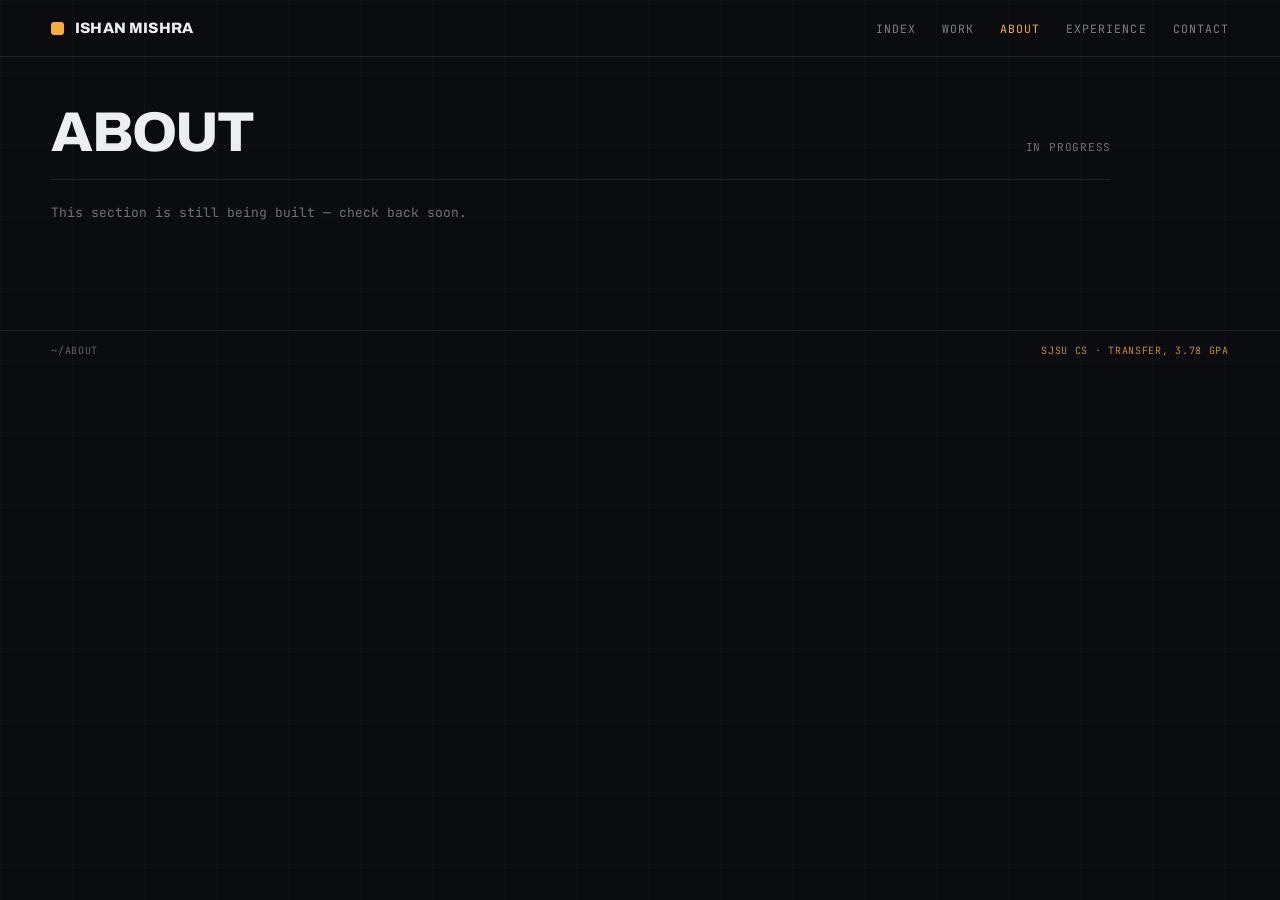
==== about.html @ 2bc2d5ad "update" ====
<!DOCTYPE html>
<html lang="en">
<head>
<meta charset="UTF-8">
<meta name="viewport" content="width=device-width, initial-scale=1.0">
<title>About — Ishan Mishra</title>
<link rel="preconnect" href="https://fonts.googleapis.com" />
<link rel="preconnect" href="https://fonts.gstatic.com" crossorigin="" />
<link href="https://fonts.googleapis.com/css2?family=Archivo:wght@500;700;800&family=Instrument+Sans:wght@400;500&family=JetBrains+Mono:wght@400;500&display=swap" rel="stylesheet" />
<link rel="stylesheet" href="style.css" />
</head>
<body>

<div class="page">

  <header class="topbar">
    <a href="index.html" class="logo">
      <span class="logo-dot"></span>
      <span class="logo-text">Ishan Mishra</span>
    </a>
    <nav class="nav">
      <a href="index.html">Index</a>
      <a href="work.html">Work</a>
      <a href="about.html" class="nav-active">About</a>
      <a href="experience.html">Experience</a>
      <a href="contact.html">Contact</a>
    </nav>
  </header>

  <main>
    <section class="panel">
      <div class="panel-header">
        <h2 class="panel-title">About</h2>
        <span class="panel-meta">IN PROGRESS</span>
      </div>
      <p class="placeholder-text">This section is still being built — check back soon.</p>
    </section>
  </main>

  <div class="statusbar">
    <span>~/about</span>
    <span class="statusbar-right">SJSU CS · TRANSFER, 3.78 GPA</span>
  </div>

</div>

<script src="script.js"></script>
</body>
</html>
---- style.css ----
html, body {
  margin: 0;
  min-height: 100%;
  background: oklch(0.155 0.006 260);
  color: oklch(0.95 0.004 260);
  font-family: "Instrument Sans", Helvetica, sans-serif;
  -webkit-font-smoothing: antialiased;
}

* { box-sizing: border-box; }

a { color: inherit; text-decoration: none; }

.page {
  min-height: 100vh;
  display: flex;
  flex-direction: column;
  background-image:
    linear-gradient(oklch(0.98 0 0 / 0.022) 1px, transparent 1px),
    linear-gradient(90deg, oklch(0.98 0 0 / 0.022) 1px, transparent 1px);
  background-size: 72px 72px;
}

/* ---------- Top bar ---------- */
.topbar {
  display: flex;
  align-items: center;
  justify-content: space-between;
  padding: 20px clamp(20px, 4vw, 56px);
  border-bottom: 1px solid oklch(0.26 0.006 260);
}

.logo {
  display: flex;
  align-items: center;
  gap: 11px;
}

.logo-dot {
  width: 13px;
  height: 13px;
  border-radius: 3px;
  background: oklch(0.8 0.15 75);
  display: inline-block;
}

.logo-text {
  font-family: Archivo, Helvetica, sans-serif;
  font-weight: 800;
  font-size: 15px;
  letter-spacing: 0.01em;
  text-transform: uppercase;
}

.nav {
  display: flex;
  gap: 26px;
  font-family: 'JetBrains Mono', monospace;
  font-size: 11.5px;
  letter-spacing: 0.09em;
  text-transform: uppercase;
}

.nav a { color: oklch(0.6 0.006 260); }
.nav a.nav-active { color: oklch(0.8 0.15 75); }
.nav a:hover:not(.nav-active) { color: oklch(0.95 0.004 260); }

/* ---------- Hero ---------- */
.hero {
  position: relative;
  flex: 1;
  display: flex;
  align-items: center;
  padding: clamp(20px, 3vh, 44px) clamp(20px, 4vw, 56px) 88px;
  overflow: hidden;
}

.field {
  position: absolute;
  inset: 0;
  z-index: 0;
  pointer-events: none;
  overflow: hidden;
}

.hero-grid {
  position: relative;
  z-index: 1;
  width: 100%;
  display: grid;
  grid-template-columns: minmax(0, 1.05fr) minmax(0, 0.95fr);
  gap: 40px;
  align-items: center;
}

.hero-content { max-width: 700px; }

@media (max-width: 820px) {
  .hero-grid { grid-template-columns: 1fr; }
}

.badge {
  display: inline-flex;
  align-items: center;
  gap: 9px;
  border: 1px solid oklch(0.42 0.1 75);
  border-radius: 999px;
  padding: 6px 14px;
  font-family: 'JetBrains Mono', monospace;
  font-size: 10.5px;
  letter-spacing: 0.1em;
  color: oklch(0.84 0.14 75);
  margin-bottom: clamp(16px, 3vh, 30px);
}

.badge-dot {
  width: 6px;
  height: 6px;
  border-radius: 50%;
  background: oklch(0.8 0.15 75);
  display: inline-block;
}

.headline {
  font-family: Archivo, Helvetica, sans-serif;
  font-weight: 800;
  font-size: clamp(42px, 7.4vw, 100px);
  line-height: 0.86;
  letter-spacing: -0.04em;
  text-transform: uppercase;
  margin: 0 0 clamp(16px, 3vh, 28px);
}

.accent-dot { color: oklch(0.8 0.15 75); }

.hero-desc {
  font-size: clamp(15px, 1.25vw, 18px);
  line-height: 1.65;
  max-width: 48ch;
  color: oklch(0.72 0.006 260);
  margin: 0 0 clamp(20px, 3.5vh, 34px);
}

.hero-actions {
  display: flex;
  flex-wrap: wrap;
  gap: 12px;
  align-items: center;
}

.btn {
  display: inline-flex;
  align-items: center;
  gap: 10px;
  font-family: 'JetBrains Mono', monospace;
  font-size: 12px;
  letter-spacing: 0.06em;
  text-transform: uppercase;
  padding: 14px 22px;
  border-radius: 4px;
}

.btn-primary {
  background: oklch(0.8 0.15 75);
  color: oklch(0.16 0.02 75);
  font-weight: 500;
}
.btn-primary:hover {
  background: oklch(0.88 0.15 75);
  color: oklch(0.16 0.02 75);
}

.btn-secondary {
  border: 1px solid oklch(0.32 0.006 260);
}
.btn-secondary:hover {
  border-color: oklch(0.6 0.006 260);
  color: oklch(0.95 0.004 260);
}

/* ---------- Status bar ---------- */
.statusbar {
  display: flex;
  justify-content: space-between;
  gap: 16px;
  padding: 13px clamp(20px, 4vw, 56px);
  border-top: 1px solid oklch(0.24 0.006 260);
  font-family: 'JetBrains Mono', monospace;
  font-size: 10px;
  letter-spacing: 0.07em;
  text-transform: uppercase;
  color: oklch(0.5 0.006 260);
}

.statusbar-right { color: oklch(0.68 0.11 75); }

/* ---------- Keycap board ---------- */
.board-wrap {
  min-width: 0;
  display: flex;
  flex-direction: column;
  align-items: center;
  justify-content: center;
  gap: 16px;
}

.scene {
  position: relative;
  width: 100%;
  max-width: 540px;
  aspect-ratio: 1 / 0.76;
  perspective: 1300px;
  display: flex;
  align-items: center;
  justify-content: center;
  cursor: grab;
  touch-action: none;
}

.board {
  position: relative;
  width: 320px;
  height: 254px;
  transform-style: preserve-3d;
  transform: rotateX(58deg) rotateZ(-32deg);
  will-change: transform;
}

.board-layer {
  position: absolute;
  inset: -26px;
  border-radius: 24px;
}

.capgrid {
  position: relative;
  display: grid;
  grid-template-columns: repeat(5, 56px);
  grid-auto-rows: 56px;
  gap: 10px;
  transform-style: preserve-3d;
}

.cap {
  position: relative;
  width: 56px;
  height: 56px;
  transform-style: preserve-3d;
  cursor: pointer;
  transition: transform .9s cubic-bezier(.22,.9,.25,1);
}

.cap-box {
  position: absolute;
  inset: 0;
  transform-style: preserve-3d;
  transition: transform .18s ease;
}
.cap:hover .cap-box { transform: translateZ(-7px); }

.capgrid.floating .cap-box { animation: bob 4.8s ease-in-out infinite; }
@keyframes bob {
  0%, 100% { transform: translateZ(0); }
  50% { transform: translateZ(15px); }
}

.cap-face {
  position: absolute;
  inset: 0;
  transform: translateZ(26px);
  border-radius: 9px;
  display: flex;
  align-items: center;
  justify-content: center;
  font-family: 'JetBrains Mono', monospace;
  font-weight: 500;
  font-size: 10.5px;
  letter-spacing: 0.04em;
  box-shadow: inset 0 2px 0 oklch(1 0 0 / 0.2), inset 0 -4px 8px oklch(0 0 0 / 0.28);
  user-select: none;
}
.cap-face.large { font-size: 19px; letter-spacing: 0.01em; }

.board-controls {
  display: flex;
  align-items: center;
  gap: 10px;
}

.pill {
  display: inline-flex;
  align-items: center;
  gap: 9px;
  border-radius: 999px;
  padding: 10px 20px;
  font-family: 'JetBrains Mono', monospace;
  font-size: 11.5px;
  letter-spacing: 0.09em;
  text-transform: uppercase;
}

.pill-accent {
  border: 1px solid oklch(0.42 0.1 75);
  color: oklch(0.86 0.14 75);
}
.pill-accent:hover {
  background: oklch(0.8 0.15 75 / 0.12);
  color: oklch(0.9 0.14 75);
}

.pill-plain {
  border: 1px solid oklch(0.32 0.006 260);
  color: oklch(0.72 0.006 260);
  padding: 10px 18px;
}
.pill-plain:hover {
  border-color: oklch(0.6 0.006 260);
  color: oklch(0.92 0.004 260);
}

.board-hint {
  font-family: 'JetBrains Mono', monospace;
  font-size: 10.5px;
  letter-spacing: 0.05em;
  color: oklch(0.5 0.006 260);
  text-align: center;
}

/* ---------- Work section ---------- */
.panel {
  padding: clamp(28px, 5vh, 60px) clamp(20px, 4vw, 56px) 96px;
}

.panel-header {
  display: flex;
  align-items: baseline;
  justify-content: space-between;
  border-bottom: 1px solid oklch(0.26 0.006 260);
  padding-bottom: 16px;
  max-width: 1060px;
}

.panel-title {
  font-family: Archivo, Helvetica, sans-serif;
  font-weight: 800;
  font-size: clamp(30px, 4.4vw, 56px);
  text-transform: uppercase;
  letter-spacing: -0.03em;
  margin: 0;
}

.panel-meta {
  font-family: 'JetBrains Mono', monospace;
  font-size: 11px;
  letter-spacing: 0.07em;
  color: oklch(0.55 0.006 260);
}

.project-row {
  display: grid;
  grid-template-columns: 52px minmax(0, 1fr) minmax(0, 230px);
  gap: 30px;
  padding: 30px 0;
  border-bottom: 1px solid oklch(0.24 0.006 260);
  max-width: 1060px;
  align-items: start;
  transition: background .25s ease, padding-left .25s ease;
}
.project-row:hover {
  background: oklch(0.19 0.008 260);
  padding-left: 14px;
}

.project-num {
  font-family: 'JetBrains Mono', monospace;
  font-size: 11.5px;
  color: oklch(0.75 0.13 75);
  padding-top: 8px;
  letter-spacing: 0.05em;
}

.project-title {
  font-family: Archivo, Helvetica, sans-serif;
  font-weight: 700;
  font-size: clamp(20px, 2.1vw, 27px);
  line-height: 1.15;
  letter-spacing: -0.02em;
  margin: 0 0 11px;
}

.project-blurb {
  font-size: 15.5px;
  line-height: 1.62;
  color: oklch(0.72 0.006 260);
  margin: 0 0 16px;
  max-width: 52ch;
}

.project-points {
  display: grid;
  gap: 6px;
  margin-bottom: 16px;
}

.project-point {
  display: grid;
  grid-template-columns: 15px 1fr;
  gap: 6px;
  font-size: 14px;
  line-height: 1.55;
  color: oklch(0.62 0.006 260);
}
.project-point span {
  color: oklch(0.6 0.1 75);
  font-family: 'JetBrains Mono', monospace;
}

.project-stack {
  display: flex;
  flex-wrap: wrap;
  gap: 6px;
}

.project-tag {
  font-family: 'JetBrains Mono', monospace;
  font-size: 10px;
  letter-spacing: 0.06em;
  color: oklch(0.62 0.006 260);
  border: 1px solid oklch(0.3 0.006 260);
  border-radius: 3px;
  padding: 4px 9px;
}

.project-shot {
  border: 1px solid oklch(0.27 0.006 260);
  border-radius: 3px;
  aspect-ratio: 4 / 3;
  background: repeating-linear-gradient(135deg, oklch(0.2 0.006 260) 0 6px, oklch(0.17 0.006 260) 6px 12px);
  display: flex;
  align-items: flex-end;
  padding: 11px;
}

.project-shot span {
  font-family: 'JetBrains Mono', monospace;
  font-size: 9.5px;
  letter-spacing: 0.05em;
  color: oklch(0.5 0.006 260);
}

@media (max-width: 1080px) {
  .project-row { grid-template-columns: 40px minmax(0, 1fr); }
  .project-shot { display: none; }
}

/* ---------- Placeholder sections ---------- */
.placeholder-text {
  font-family: 'JetBrains Mono', monospace;
  font-size: 13px;
  color: oklch(0.55 0.006 260);
  margin-top: 24px;
}
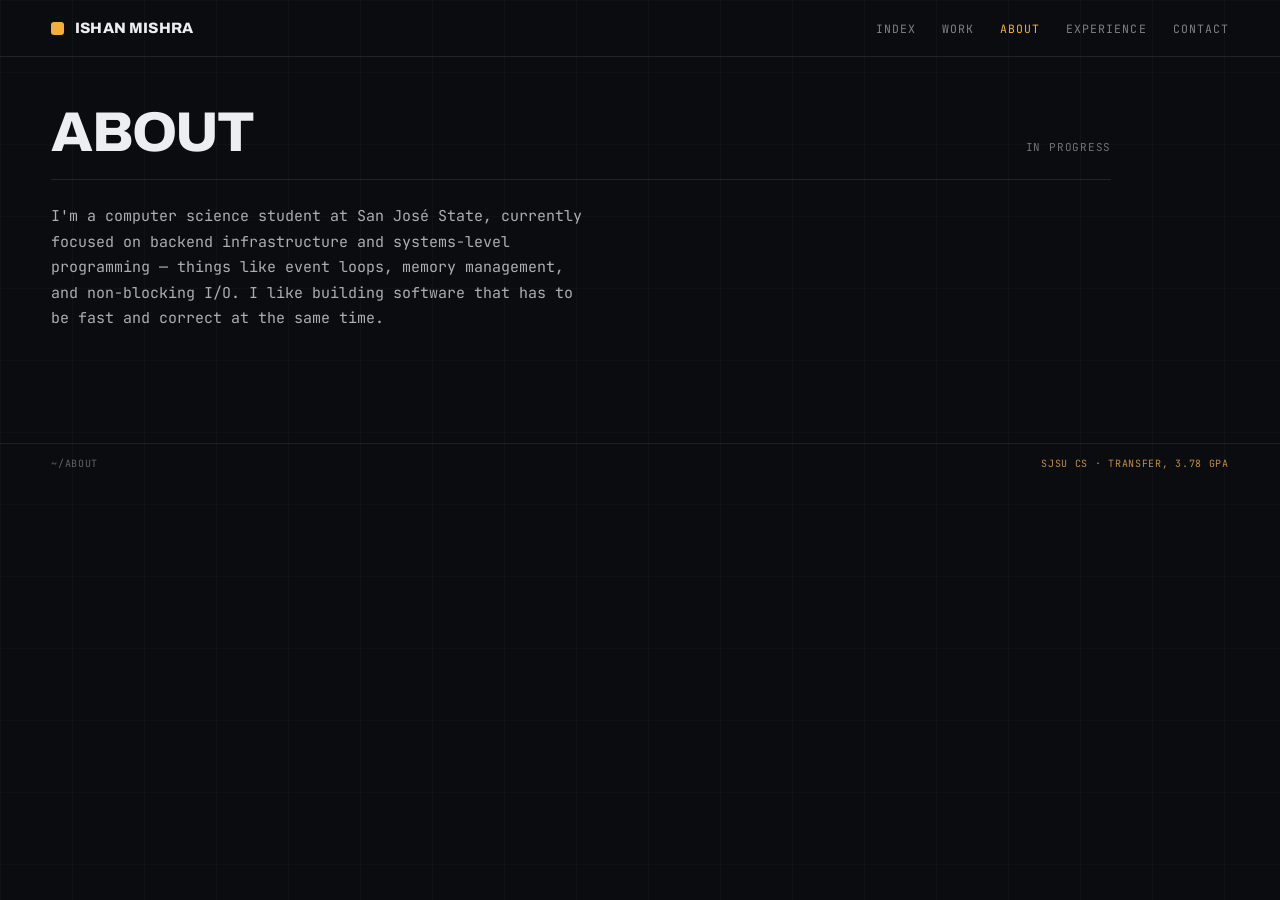
==== commit a74cc54c: "update" ====
--- a/about.html
+++ b/about.html
@@ -33,7 +33,9 @@
         <h2 class="panel-title">About</h2>
         <span class="panel-meta">IN PROGRESS</span>
       </div>
-      <p class="placeholder-text">This section is still being built — check back soon.</p>
+      <p class="placeholder-text" style="max-width: 60ch; font-size: 15px; line-height: 1.7; color: oklch(0.75 0.006 260)">
+        I'm a computer science student at San José State, currently focused on backend infrastructure and systems-level programming — things like event loops, memory management, and non-blocking I/O. I like building software that has to be fast and correct at the same time.
+      </p>
     </section>
   </main>
 
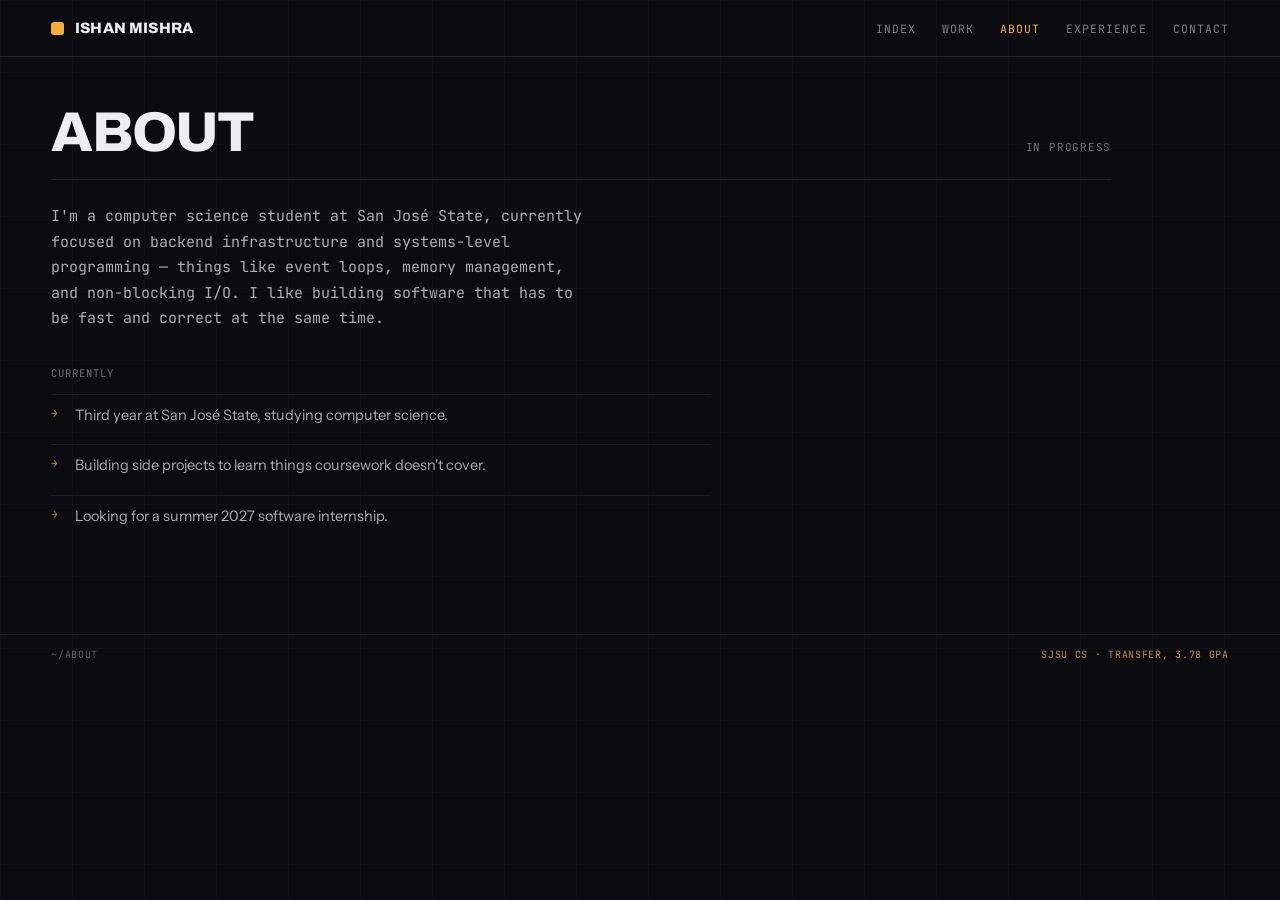
==== commit 37a5e882: "update" ====
--- a/about.html
+++ b/about.html
@@ -36,6 +36,22 @@
       <p class="placeholder-text" style="max-width: 60ch; font-size: 15px; line-height: 1.7; color: oklch(0.75 0.006 260)">
         I'm a computer science student at San José State, currently focused on backend infrastructure and systems-level programming — things like event loops, memory management, and non-blocking I/O. I like building software that has to be fast and correct at the same time.
       </p>
+
+      <div style="margin-top: 34px; font-family: 'JetBrains Mono', monospace; font-size: 10.5px; letter-spacing: 0.09em; color: oklch(0.55 0.006 260); text-transform: uppercase">Currently</div>
+      <div style="margin-top: 14px; display: grid; gap: 8px; max-width: 60ch">
+        <div style="display: grid; grid-template-columns: 14px 1fr; gap: 10px; padding: 10px 0; border-top: 1px solid oklch(0.24 0.006 260); font-size: 14.5px; line-height: 1.5; color: oklch(0.75 0.006 260)">
+          <span style="color: oklch(0.65 0.11 75); font-family: 'JetBrains Mono', monospace; font-size: 11px">→</span>
+          <span>Third year at San José State, studying computer science.</span>
+        </div>
+        <div style="display: grid; grid-template-columns: 14px 1fr; gap: 10px; padding: 10px 0; border-top: 1px solid oklch(0.24 0.006 260); font-size: 14.5px; line-height: 1.5; color: oklch(0.75 0.006 260)">
+          <span style="color: oklch(0.65 0.11 75); font-family: 'JetBrains Mono', monospace; font-size: 11px">→</span>
+          <span>Building side projects to learn things coursework doesn't cover.</span>
+        </div>
+        <div style="display: grid; grid-template-columns: 14px 1fr; gap: 10px; padding: 10px 0; border-top: 1px solid oklch(0.24 0.006 260); font-size: 14.5px; line-height: 1.5; color: oklch(0.75 0.006 260)">
+          <span style="color: oklch(0.65 0.11 75); font-family: 'JetBrains Mono', monospace; font-size: 11px">→</span>
+          <span>Looking for a summer 2027 software internship.</span>
+        </div>
+      </div>
     </section>
   </main>
 
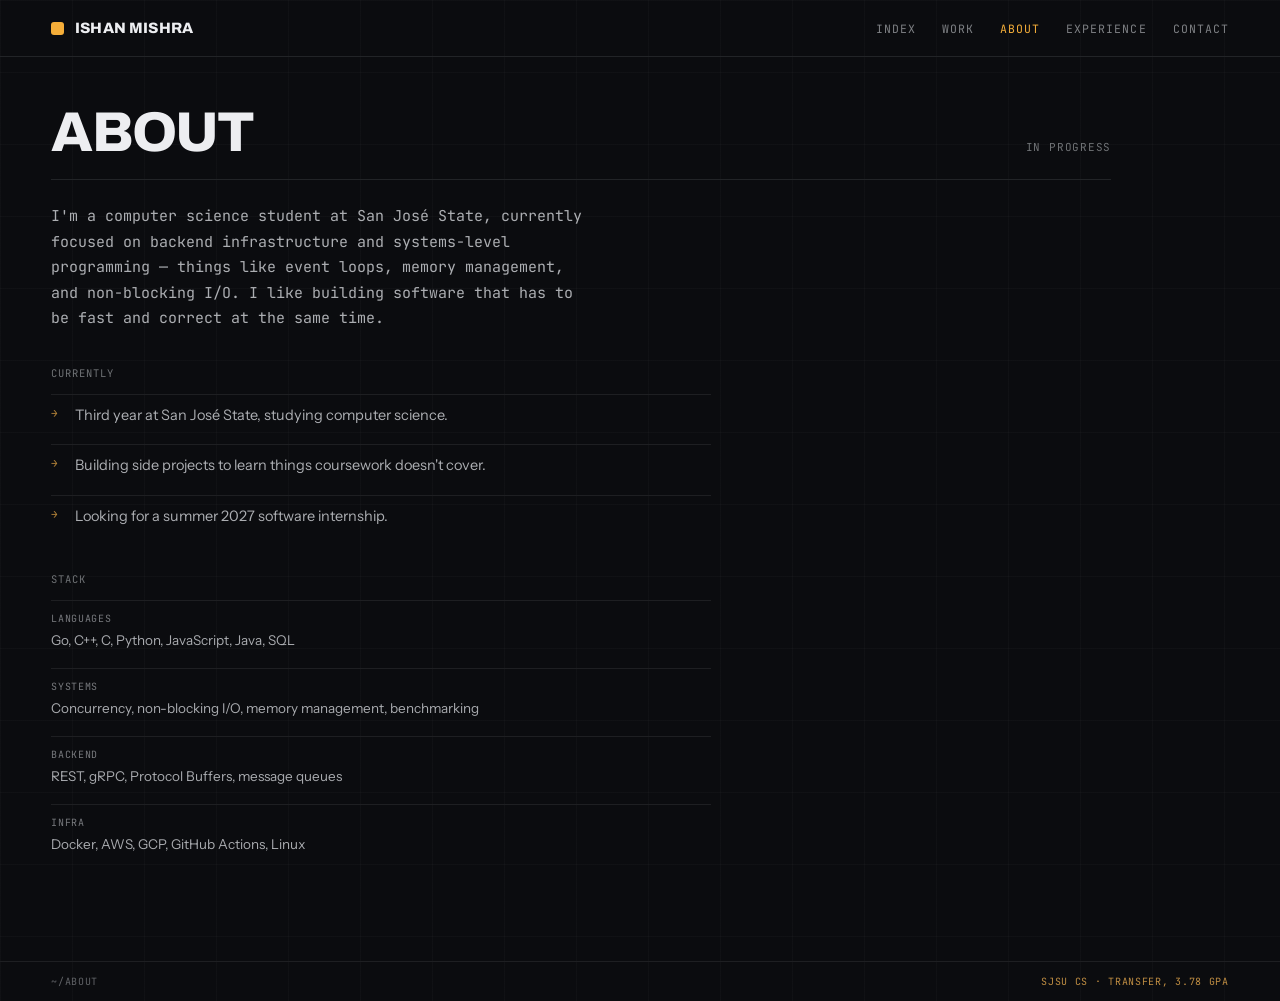
==== commit 92b24d64: "update" ====
--- a/about.html
+++ b/about.html
@@ -52,6 +52,26 @@
           <span>Looking for a summer 2027 software internship.</span>
         </div>
       </div>
+
+      <div style="margin-top: 34px; font-family: 'JetBrains Mono', monospace; font-size: 10.5px; letter-spacing: 0.09em; color: oklch(0.55 0.006 260); text-transform: uppercase">Stack</div>
+      <div style="margin-top: 14px; display: grid; gap: 6px; max-width: 60ch">
+        <div style="padding: 11px 0; border-top: 1px solid oklch(0.24 0.006 260)">
+          <div style="font-family: 'JetBrains Mono', monospace; font-size: 10px; letter-spacing: 0.07em; color: oklch(0.58 0.006 260); margin-bottom: 5px">LANGUAGES</div>
+          <div style="font-size: 13.5px; line-height: 1.55; color: oklch(0.74 0.006 260)">Go, C++, C, Python, JavaScript, Java, SQL</div>
+        </div>
+        <div style="padding: 11px 0; border-top: 1px solid oklch(0.24 0.006 260)">
+          <div style="font-family: 'JetBrains Mono', monospace; font-size: 10px; letter-spacing: 0.07em; color: oklch(0.58 0.006 260); margin-bottom: 5px">SYSTEMS</div>
+          <div style="font-size: 13.5px; line-height: 1.55; color: oklch(0.74 0.006 260)">Concurrency, non-blocking I/O, memory management, benchmarking</div>
+        </div>
+        <div style="padding: 11px 0; border-top: 1px solid oklch(0.24 0.006 260)">
+          <div style="font-family: 'JetBrains Mono', monospace; font-size: 10px; letter-spacing: 0.07em; color: oklch(0.58 0.006 260); margin-bottom: 5px">BACKEND</div>
+          <div style="font-size: 13.5px; line-height: 1.55; color: oklch(0.74 0.006 260)">REST, gRPC, Protocol Buffers, message queues</div>
+        </div>
+        <div style="padding: 11px 0; border-top: 1px solid oklch(0.24 0.006 260)">
+          <div style="font-family: 'JetBrains Mono', monospace; font-size: 10px; letter-spacing: 0.07em; color: oklch(0.58 0.006 260); margin-bottom: 5px">INFRA</div>
+          <div style="font-size: 13.5px; line-height: 1.55; color: oklch(0.74 0.006 260)">Docker, AWS, GCP, GitHub Actions, Linux</div>
+        </div>
+      </div>
     </section>
   </main>
 
